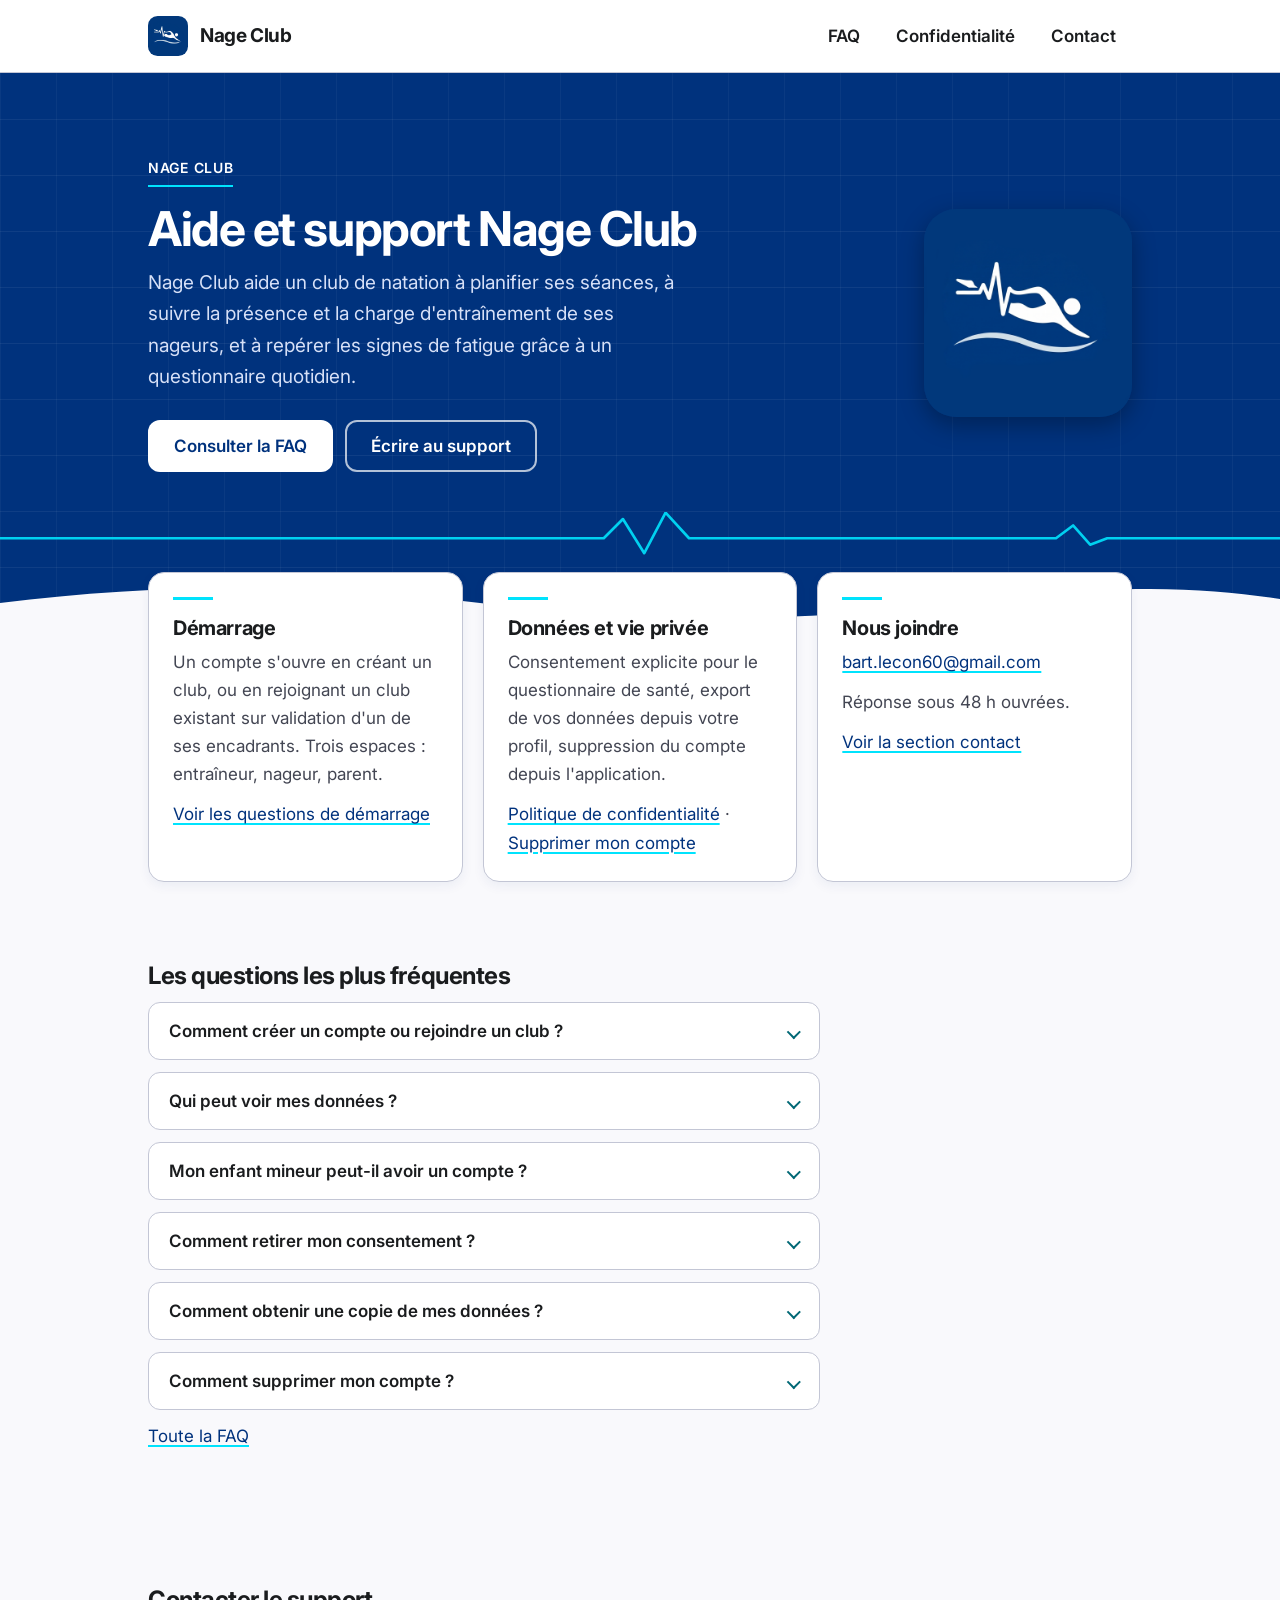
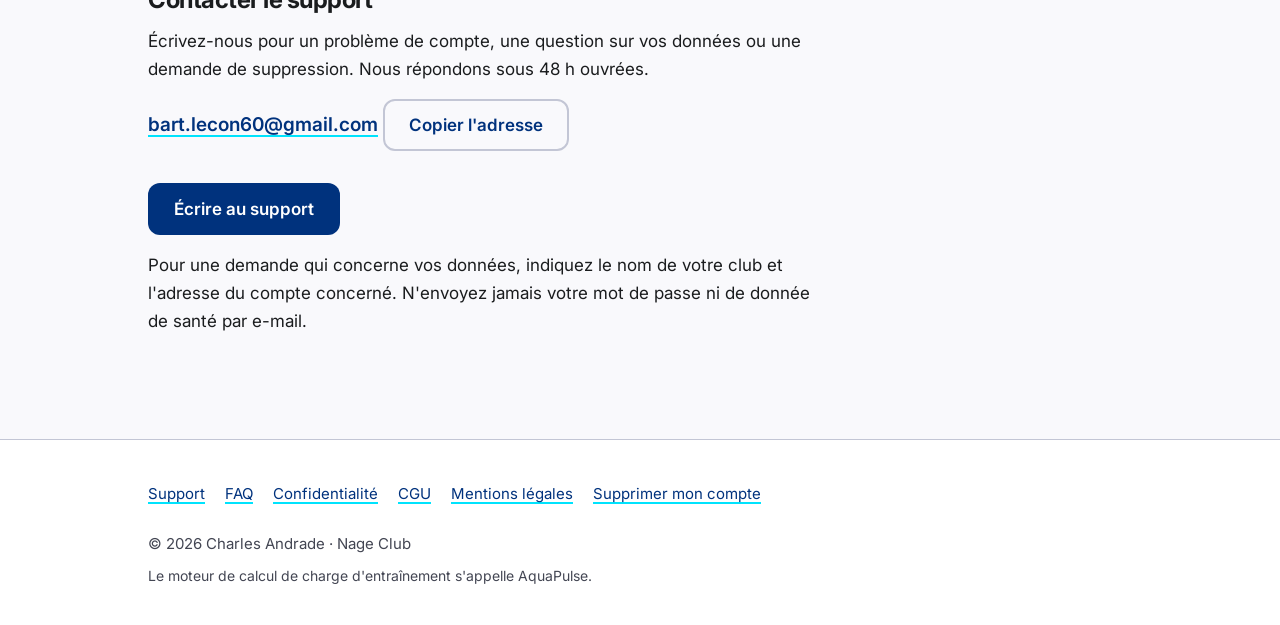
==== index.html @ ba1e6fe4 "Site de support Nage Club : accueil, FAQ, confidentialité, CGU, suppression de compte" ====
<!DOCTYPE html>
<html lang="fr">
<head>
<meta charset="utf-8">
<meta name="viewport" content="width=device-width, initial-scale=1">
<title>Nage Club — Aide et support</title>
<meta name="description" content="Aide et support de l'application Nage Club : démarrage, données et vie privée, suppression de compte, contact du support.">
<link rel="canonical" href="https://artek60744.github.io/nage-club-support/">
<meta name="theme-color" content="#00327D" media="(prefers-color-scheme: light)">
<meta name="theme-color" content="#0A1A33" media="(prefers-color-scheme: dark)">
<meta property="og:type" content="website">
<meta property="og:locale" content="fr_FR">
<meta property="og:site_name" content="Nage Club">
<meta property="og:title" content="Nage Club — Aide et support">
<meta property="og:description" content="Aide et support de l'application Nage Club : démarrage, données et vie privée, suppression de compte, contact du support.">
<meta property="og:url" content="https://artek60744.github.io/nage-club-support/">
<meta property="og:image" content="https://artek60744.github.io/nage-club-support/assets/og.png">
<meta property="og:image:width" content="1200">
<meta property="og:image:height" content="630">
<meta property="og:image:alt" content="Logo Nage Club : un nageur blanc et un tracé de pouls sur fond bleu nuit">
<meta name="twitter:card" content="summary_large_image">
<link rel="icon" type="image/png" href="favicon.png">
<link rel="apple-touch-icon" href="apple-touch-icon.png">
<link rel="preconnect" href="https://fonts.googleapis.com">
<link rel="preconnect" href="https://fonts.gstatic.com" crossorigin>
<link rel="stylesheet" href="https://fonts.googleapis.com/css2?family=Inter:wght@400;600;700&amp;display=swap">
<link rel="stylesheet" href="assets/style.css">
<script src="assets/app.js" defer></script>
</head>
<body>
<a class="skip" href="#contenu">Aller au contenu</a>
<header class="site-header">
<div class="wrap">
<a class="brand" href="index.html"><img src="assets/logo.png" width="40" height="40" alt="">Nage Club</a>
<nav class="nav" aria-label="Navigation principale">
<details>
<summary>Menu</summary>
<ul class="nav-list"><li><a href="faq.html">FAQ</a></li><li><a href="confidentialite.html">Confidentialité</a></li><li><a href="index.html#contact">Contact</a></li></ul>
</details>
</nav>
</div>
</header>
<main id="contenu">

<section class="hero">
<svg class="pulse" viewBox="0 0 1200 44" preserveAspectRatio="xMidYMid slice" aria-hidden="true" focusable="false"><polyline pathLength="1" points="0,26 530,26 566,26 584,8 604,40 624,2 646,26 680,26 960,26 990,26 1006,14 1022,32 1038,26 1200,26"/></svg>
<div class="wrap">
<div>
<span class="eyebrow">Nage Club</span>
<h1>Aide et support Nage Club</h1>
<p>Nage Club aide un club de natation à planifier ses séances, à suivre la présence et la charge d'entraînement de ses nageurs, et à repérer les signes de fatigue grâce à un questionnaire quotidien.</p>
<div class="hero-actions">
<a class="btn btn-light" href="faq.html">Consulter la FAQ</a>
<a class="btn btn-outline" href="mailto:bart.lecon60@gmail.com?subject=Support%20Nage%20Club">Écrire au support</a>
</div>
</div>
<img class="hero-logo" src="assets/logo.png" width="208" height="208" alt="" decoding="async">
</div>
<svg class="wave" viewBox="0 0 1200 48" preserveAspectRatio="none" aria-hidden="true" focusable="false"><path d="M0,26 C150,6 300,6 450,26 C600,46 750,46 900,26 C1050,6 1125,10 1200,22 L1200,48 L0,48 Z"/></svg>
</section>

<div class="wrap">
<div class="cards">
<article class="card">
<h2>Démarrage</h2>
<p>Un compte s'ouvre en créant un club, ou en rejoignant un club existant sur validation d'un de ses encadrants. Trois espaces : entraîneur, nageur, parent.</p>
<p><a href="faq.html#demarrage">Voir les questions de démarrage</a></p>
</article>
<article class="card">
<h2>Données et vie privée</h2>
<p>Consentement explicite pour le questionnaire de santé, export de vos données depuis votre profil, suppression du compte depuis l'application.</p>
<p><a href="confidentialite.html">Politique de confidentialité</a> · <a href="supprimer-compte.html">Supprimer mon compte</a></p>
</article>
<article class="card">
<h2>Nous joindre</h2>
<p><a href="mailto:bart.lecon60@gmail.com?subject=Support%20Nage%20Club">bart.lecon60@gmail.com</a></p>
<p>Réponse sous 48 h ouvrées.</p>
<p><a href="#contact">Voir la section contact</a></p>
</article>
</div>
</div>

<section class="section" id="questions">
<div class="wrap">
<div class="prose">
<h2>Les questions les plus fréquentes</h2>
<details class="q"><summary>Comment créer un compte ou rejoindre un club ?</summary><div class="a"><p>Un compte s'ouvre soit en créant un club, soit en rejoignant un club existant, sur validation d'un de ses encadrants. Le service s'adresse aux clubs : il n'y a pas d'inscription individuelle sans club.</p><p>Pour rejoindre un club, demandez à son entraîneur ou à son administrateur de valider votre arrivée.</p></div></details>
<details class="q"><summary>Qui peut voir mes données ?</summary><div class="a"><p>L'entraîneur voit les nageurs des groupes qu'il encadre, et seulement ceux-là. Le parent voit les données de son enfant mineur, et rien d'autre. Le nageur voit ses propres données, et l'administrateur du club voit les nageurs de son club.</p><p>Ces cloisons sont appliquées par la base de données elle-même, à chaque requête, et pas seulement par l'interface. Une donnée qu'un compte n'a pas le droit de lire ne lui est pas envoyée.</p></div></details>
<details class="q"><summary>Mon enfant mineur peut-il avoir un compte ?</summary><div class="a"><p>Oui. Les questions sur sa santé ne lui sont posées qu'après l'autorisation d'un titulaire de l'autorité parentale, donnée depuis un compte parent rattaché ou sur le formulaire d'inscription du club. Aucun entraîneur ne peut consentir à la place d'un parent.</p><p>Le jour de ses 18 ans, le nageur reprend la main : l'accès de ses parents à ses données se ferme automatiquement, et ne se rouvre que s'il l'autorise lui-même.</p></div></details>
<details class="q"><summary>Comment retirer mon consentement ?</summary><div class="a"><p>Depuis votre profil dans l'application. Le retrait supprime immédiatement l'ensemble des questionnaires et des indicateurs déjà collectés, et pas seulement ceux à venir. Pour un mineur, le consentement se retire aussi en le disant au club.</p><p>Vous continuez à vous entraîner normalement : seul le suivi de santé s'arrête.</p></div></details>
<details class="q"><summary>Comment obtenir une copie de mes données ?</summary><div class="a"><p>Depuis votre profil, l'application produit un export complet et lisible par machine : identité, e-mail du compte, rôles, liens familiaux, appartenances de groupe, séances et charges d'entraînement, questionnaires et indicateurs. Un compte parent peut aussi exporter les données de son enfant.</p></div></details>
<details class="q"><summary>Comment supprimer mon compte ?</summary><div class="a"><p>Depuis l'application. Vos rôles, vos liens familiaux et, si vous gérez votre propre suivi, vos données de santé sont alors effacés immédiatement ; la fermeture définitive de votre identifiant de connexion est ensuite finalisée par un administrateur.</p><p>Le détail des deux chemins possibles est sur la page <a href="supprimer-compte.html">Supprimer mon compte</a>.</p></div></details>
<p><a href="faq.html">Toute la FAQ</a></p>
</div>
</div>
</section>

<section class="section" id="contact">
<div class="wrap">
<div class="prose">
<h2>Contacter le support</h2>
<p>Écrivez-nous pour un problème de compte, une question sur vos données ou une demande de suppression. Nous répondons sous 48 h ouvrées.</p>
<div class="contact-box">
<p><a class="mail" id="mail-link" href="mailto:bart.lecon60@gmail.com?subject=Support%20Nage%20Club">bart.lecon60@gmail.com</a><span id="copy-slot"></span></p>
<p><a class="btn" href="mailto:bart.lecon60@gmail.com?subject=Support%20Nage%20Club">Écrire au support</a></p>
</div>
<p>Pour une demande qui concerne vos données, indiquez le nom de votre club et l'adresse du compte concerné. N'envoyez jamais votre mot de passe ni de donnée de santé par e-mail.</p>
</div>
</div>
</section>

</main>
<footer class="site-footer">
<div class="wrap">
<nav aria-label="Pied de page"><ul><li><a href="index.html">Support</a></li><li><a href="faq.html">FAQ</a></li><li><a href="confidentialite.html">Confidentialité</a></li><li><a href="cgu.html">CGU</a></li><li><a href="mentions-legales.html">Mentions légales</a></li><li><a href="supprimer-compte.html">Supprimer mon compte</a></li></ul></nav>
<p>© 2026 Charles Andrade · Nage Club</p>
<p class="small">Le moteur de calcul de charge d'entraînement s'appelle AquaPulse.</p>
</div>
</footer>
</body>
</html>
---- assets/style.css ----
/* Nage Club — support. Jetons issus de DESIGN.md (Hydro-Performance System). */

:root {
  color-scheme: light dark;

  --bg: #f9f9fc;
  --surface: #ffffff;
  --surface-low: #f3f3f6;
  --ink: #1a1c1e;
  --ink-variant: #434653;
  --line: #c3c6d5;
  --primary: #00327d;
  --primary-container: #0047ab;
  --on-primary: #ffffff;
  --accent: #006875;
  --accent-bright: #00e3fd;
  --link: #00327d;
  --focus: #0047ab;
  --btn-bg: #00327d;
  --btn-bg-hover: #0047ab;
  --btn-ink: #ffffff;
  --hero-bg: #00327d;
  --hero-ink: #ffffff;
  --hero-muted: #d6e0f7;
  --hero-focus: #00e3fd;
  --notice-bg: #eef3fc;
  --shadow: 0 4px 12px rgba(0, 50, 125, 0.06);

  --font: "Inter", system-ui, -apple-system, "Segoe UI", Roboto, sans-serif;
  --radius: 1rem;
  --radius-sm: 0.75rem;
  --measure: 42rem;
  --wide: 64rem;
  --gutter: 1.25rem;
}

@media (prefers-color-scheme: dark) {
  :root {
    --bg: #0a1a33;
    --surface: #102545;
    --surface-low: #0d2040;
    --ink: #edf1f7;
    --ink-variant: #b8c4da;
    --line: #34496f;
    --primary: #00e3fd;
    --on-primary: #0a1a33;
    --accent: #00e3fd;
    --link: #00e3fd;
    --focus: #00e3fd;
    --btn-bg: #00e3fd;
    --btn-bg-hover: #7bf0ff;
    --btn-ink: #0a1a33;
    --hero-bg: #00296b;
    --notice-bg: #0f2a52;
    --shadow: 0 4px 12px rgba(0, 0, 0, 0.3);
  }
}

*,
*::before,
*::after { box-sizing: border-box; }

html { -webkit-text-size-adjust: 100%; scroll-behavior: smooth; }

body {
  margin: 0;
  background: var(--bg);
  color: var(--ink);
  font-family: var(--font);
  font-size: 1.0625rem;
  line-height: 1.65;
  overflow-wrap: break-word;
}

img, svg { max-width: 100%; }

h1, h2, h3 {
  font-weight: 700;
  line-height: 1.2;
  letter-spacing: -0.02em;
  margin: 0 0 0.75rem;
  text-wrap: balance;
}
h1 { font-size: 1.875rem; letter-spacing: -0.025em; }
h2 { font-size: 1.5rem; margin-top: 2.5rem; }
h3 { font-size: 1.1875rem; letter-spacing: -0.01em; margin-top: 1.75rem; }
p, ul, ol { margin: 0 0 1rem; }
ul, ol { padding-left: 1.25rem; }
li { margin-bottom: 0.4rem; }
li::marker { color: var(--accent); }
strong { font-weight: 600; }

a {
  color: var(--link);
  text-decoration-line: underline;
  text-decoration-color: var(--accent-bright);
  text-decoration-thickness: 2px;
  text-underline-offset: 0.2em;
}
a:hover { text-decoration-color: currentColor; }

:focus-visible {
  outline: 3px solid var(--focus);
  outline-offset: 3px;
  border-radius: 4px;
}

.skip {
  position: absolute;
  left: 0.75rem;
  top: -4rem;
  z-index: 20;
  padding: 0.75rem 1rem;
  background: var(--btn-bg);
  color: var(--btn-ink);
  border-radius: var(--radius-sm);
}
.skip:focus { top: 0.75rem; }

.wrap { width: 100%; max-width: var(--wide); margin-inline: auto; padding-inline: var(--gutter); }
.prose { max-width: var(--measure); }

/* ---------- En-tête ---------- */
.site-header { background: var(--surface); border-bottom: 1px solid var(--line); }
.site-header .wrap {
  display: flex;
  align-items: center;
  justify-content: space-between;
  gap: 1rem;
  min-height: 4.5rem;
}
.brand {
  display: inline-flex;
  align-items: center;
  gap: 0.75rem;
  min-height: 44px;
  color: var(--ink);
  font-weight: 700;
  font-size: 1.1875rem;
  letter-spacing: -0.02em;
  text-decoration: none;
}
.brand img { width: 2.5rem; height: 2.5rem; border-radius: 0.6rem; display: block; }

.nav summary {
  display: inline-flex;
  align-items: center;
  min-height: 44px;
  padding: 0 1rem;
  border: 1px solid var(--line);
  border-radius: var(--radius-sm);
  font-weight: 600;
  cursor: pointer;
  list-style: none;
}
.nav summary::-webkit-details-marker { display: none; }
.nav-list {
  list-style: none;
  margin: 0;
  padding: 0.5rem;
  position: absolute;
  right: var(--gutter);
  left: var(--gutter);
  z-index: 10;
  background: var(--surface);
  border: 1px solid var(--line);
  border-radius: var(--radius);
  box-shadow: var(--shadow);
}
.nav { position: static; }
.nav-list li { margin: 0; }
.nav-list a {
  display: flex;
  align-items: center;
  min-height: 48px;
  padding: 0 0.75rem;
  color: var(--ink);
  font-weight: 600;
  text-decoration: none;
  border-radius: var(--radius-sm);
}
.nav-list a:hover,
.nav-list a[aria-current="page"] { background: var(--surface-low); }
.nav-list a[aria-current="page"] { box-shadow: inset 3px 0 0 var(--accent-bright); }

@media (min-width: 48rem) {
  .js .nav summary { display: none; }
  .nav-list {
    position: static;
    display: flex;
    gap: 0.25rem;
    padding: 0;
    border: 0;
    background: none;
    box-shadow: none;
  }
  .nav-list a { padding: 0 1rem; }
}

/* ---------- Héros ---------- */
.hero {
  position: relative;
  overflow: hidden;
  background-color: var(--hero-bg);
  /* grille de bassin : lignes d'eau fines */
  background-image:
    repeating-linear-gradient(0deg, rgba(255, 255, 255, 0.06) 0 1px, transparent 1px 56px),
    repeating-linear-gradient(90deg, rgba(255, 255, 255, 0.04) 0 1px, transparent 1px 56px);
  color: var(--hero-ink);
  padding-block: 3rem 8rem;
  --focus: var(--hero-focus);
}
.hero .wrap { position: relative; display: grid; gap: 2rem; }
.eyebrow {
  display: inline-block;
  margin-bottom: 1rem;
  padding-bottom: 0.4rem;
  border-bottom: 2px solid var(--accent-bright);
  font-size: 0.875rem;
  font-weight: 600;
  letter-spacing: 0.05em;
  text-transform: uppercase;
}
.hero h1 { font-size: 2.25rem; line-height: 1.1; letter-spacing: -0.03em; color: var(--hero-ink); }
.hero p { color: var(--hero-muted); font-size: 1.1875rem; max-width: 34rem; }
.hero a { color: var(--hero-ink); }
.hero-actions { display: flex; flex-wrap: wrap; gap: 0.75rem; margin-top: 1.75rem; }
.hero-logo { display: none; }
.pulse {
  position: absolute;
  left: 0;
  right: 0;
  bottom: 4.25rem;
  width: 100%;
  height: 2.75rem;
  opacity: 0.9;
}
.pulse polyline {
  fill: none;
  stroke: var(--accent-bright);
  stroke-width: 2.5;
  stroke-linecap: round;
  stroke-linejoin: round;
}
.wave { position: absolute; left: 0; bottom: -1px; width: 100%; height: 3rem; display: block; }
.wave path { fill: var(--bg); }

@media (prefers-reduced-motion: no-preference) {
  .pulse polyline { stroke-dasharray: 1; animation: draw 2.4s ease-out both; }
  @keyframes draw { from { stroke-dashoffset: 1; } to { stroke-dashoffset: 0; } }
}

@media (min-width: 48rem) {
  .hero { padding-block: 5rem 9.5rem; }
  .hero h1 { font-size: 3rem; line-height: 1.07; }
  .hero .wrap { grid-template-columns: 1fr auto; align-items: center; gap: 3rem; }
  .hero-logo {
    display: block;
    width: 13rem;
    height: 13rem;
    border-radius: 2rem;
    box-shadow: 0 8px 24px rgba(0, 0, 0, 0.3);
  }
}

/* ---------- Boutons ---------- */
.btn {
  display: inline-flex;
  align-items: center;
  justify-content: center;
  min-height: 3.25rem;
  padding: 0 1.5rem;
  border: 2px solid transparent;
  border-radius: var(--radius-sm);
  background: var(--btn-bg);
  color: var(--btn-ink);
  font: inherit;
  font-weight: 600;
  text-decoration: none;
  cursor: pointer;
}
.btn:hover { background: var(--btn-bg-hover); }
.btn-light { background: #ffffff; color: #00327d; }
.btn-light:hover { background: #dae2ff; }
.btn-outline { background: transparent; color: var(--hero-ink); border-color: rgba(255, 255, 255, 0.7); }
.btn-outline:hover { background: rgba(255, 255, 255, 0.12); }
.hero .btn { color: inherit; }
.hero .btn-light { color: #00327d; }
.btn-ghost { background: transparent; color: var(--link); border-color: var(--line); }
.btn-ghost:hover { background: var(--surface-low); }

/* ---------- Sections et cartes ---------- */
main { display: block; }
.section { padding-block: 2.5rem; }
.section > .wrap > h2:first-child { margin-top: 0; }
.lede { color: var(--ink-variant); font-size: 1.125rem; }

.cards { display: grid; gap: 1rem; margin-top: -3.25rem; position: relative; }
.card {
  position: relative;
  background: var(--surface);
  border: 1px solid var(--line);
  border-radius: var(--radius);
  padding: 1.5rem;
  box-shadow: var(--shadow);
}
.card::before {
  content: "";
  display: block;
  width: 2.5rem;
  height: 3px;
  margin-bottom: 1rem;
  background: var(--accent-bright);
}
.card h2, .card h3 { font-size: 1.25rem; margin: 0 0 0.5rem; }
.card p { color: var(--ink-variant); margin-bottom: 0.75rem; }
.card ul { color: var(--ink-variant); }
.card :last-child { margin-bottom: 0; }

@media (min-width: 48rem) {
  .cards { grid-template-columns: repeat(3, 1fr); gap: 1.25rem; }
}

.notice {
  background: var(--notice-bg);
  border: 1px solid var(--line);
  border-radius: var(--radius-sm);
  padding: 1rem 1.25rem;
  margin-block: 1.5rem;
}
.notice::before {
  content: "";
  display: block;
  width: 2rem;
  height: 3px;
  margin-bottom: 0.75rem;
  background: var(--accent-bright);
}
.notice p:last-child { margin-bottom: 0; }

/* ---------- FAQ ---------- */
.faq-group { margin-top: 2.5rem; scroll-margin-top: 1rem; }
.faq-group > h2 { margin-top: 0; }
details.q {
  background: var(--surface);
  border: 1px solid var(--line);
  border-radius: var(--radius-sm);
  margin-bottom: 0.75rem;
}
details.q summary {
  display: flex;
  align-items: center;
  justify-content: space-between;
  gap: 1rem;
  min-height: 3.5rem;
  padding: 0.75rem 1.25rem;
  font-weight: 600;
  line-height: 1.35;
  cursor: pointer;
  list-style: none;
}
details.q summary::-webkit-details-marker { display: none; }
details.q summary::after {
  content: "";
  flex: none;
  width: 0.6rem;
  height: 0.6rem;
  border-right: 2px solid var(--accent);
  border-bottom: 2px solid var(--accent);
  transform: rotate(45deg);
  transition: transform 0.15s ease;
}
details.q[open] { border-color: var(--accent); }
details.q[open] summary::after { transform: rotate(-135deg); }
details.q .a { padding: 0 1.25rem 1.1rem; color: var(--ink-variant); }
details.q .a p:last-child { margin-bottom: 0; }
@media (prefers-reduced-motion: reduce) {
  details.q summary::after { transition: none; }
  html { scroll-behavior: auto; }
}

.chips { display: flex; flex-wrap: wrap; gap: 0.5rem; list-style: none; padding: 0; margin: 1.5rem 0 0; }
.chips li { margin: 0; }
.chips a {
  display: inline-flex;
  align-items: center;
  min-height: 44px;
  padding: 0 1rem;
  border: 1px solid var(--line);
  border-radius: 999px;
  background: var(--surface);
  color: var(--ink);
  font-weight: 600;
  font-size: 0.9375rem;
  text-decoration: none;
}
.chips a:hover { border-color: var(--accent); }

/* ---------- Pages de texte ---------- */
.page-head { padding-block: 2.5rem 1rem; border-bottom: 1px solid var(--line); background: var(--surface); }
.page-head h1 { margin-bottom: 0.5rem; }
.page-head .meta { color: var(--ink-variant); margin: 0; }
.page-head .meta::before {
  content: "";
  display: inline-block;
  width: 1.5rem;
  height: 2px;
  margin-right: 0.6rem;
  vertical-align: middle;
  background: var(--accent-bright);
}
.page-head .wrap > :last-child { margin-bottom: 1.25rem; }

.toc {
  background: var(--surface);
  border: 1px solid var(--line);
  border-radius: var(--radius);
  padding: 1.25rem 1.5rem;
  margin-block: 2rem;
}
.toc h2 { font-size: 1rem; letter-spacing: 0.05em; text-transform: uppercase; margin: 0 0 0.75rem; }
.toc ol { margin: 0; padding-left: 1.25rem; }
.toc a { display: inline-block; padding-block: 0.3rem; }
.legal h2 { scroll-margin-top: 1rem; padding-top: 0.5rem; border-top: 1px solid var(--line); }
.legal h2:first-of-type { border-top: 0; }

.steps { list-style: none; padding: 0; counter-reset: step; }
.steps > li {
  counter-increment: step;
  position: relative;
  background: var(--surface);
  border: 1px solid var(--line);
  border-radius: var(--radius);
  padding: 1.25rem 1.25rem 1.25rem 4rem;
  margin-bottom: 1rem;
}
.steps > li::before {
  content: counter(step);
  position: absolute;
  left: 1.25rem;
  top: 1.2rem;
  display: grid;
  place-items: center;
  width: 2rem;
  height: 2rem;
  border-radius: 50%;
  background: var(--btn-bg);
  color: var(--btn-ink);
  font-weight: 700;
}
.steps h2, .steps h3 { margin-top: 0; font-size: 1.25rem; }
.steps li > :last-child { margin-bottom: 0; }

.two-col { display: grid; gap: 1rem; }
@media (min-width: 48rem) { .two-col { grid-template-columns: 1fr 1fr; } }

/* Tableaux : empilés sur mobile, jamais de défilement horizontal */
table { width: 100%; border-collapse: collapse; margin-block: 1.25rem; }
th, td { text-align: left; vertical-align: top; padding: 0.75rem 1rem; border-bottom: 1px solid var(--line); }
thead th { background: var(--surface-low); font-size: 0.875rem; letter-spacing: 0.05em; text-transform: uppercase; }
@media (max-width: 47.99rem) {
  thead { position: absolute; width: 1px; height: 1px; overflow: hidden; clip-path: inset(50%); }
  table, tbody, tr, td { display: block; }
  tr {
    background: var(--surface);
    border: 1px solid var(--line);
    border-radius: var(--radius-sm);
    margin-bottom: 0.75rem;
    padding: 0.5rem 0;
  }
  td { border: 0; padding: 0.4rem 1rem; }
  td::before {
    content: attr(data-label);
    display: block;
    color: var(--ink-variant);
    font-size: 0.8125rem;
    font-weight: 600;
    letter-spacing: 0.05em;
    text-transform: uppercase;
  }
}
@media (min-width: 48rem) {
  .table-wrap { background: var(--surface); border: 1px solid var(--line); border-radius: var(--radius); overflow: hidden; }
  .table-wrap { margin-block: 1.25rem; }
  .table-wrap table { margin: 0; }
  .table-wrap tr:last-child td { border-bottom: 0; }
}

.contact-box { display: grid; gap: 1rem; }
.mail {
  display: inline-block;
  padding-block: 0.4rem;
  font-size: 1.1875rem;
  font-weight: 600;
  word-break: break-all;
}
.copy-status { margin-left: 0.5rem; color: var(--accent); font-weight: 600; }

/* ---------- Pied de page ---------- */
.site-footer {
  margin-top: 3rem;
  background: var(--surface);
  border-top: 1px solid var(--line);
  padding-block: 2rem;
  color: var(--ink-variant);
  font-size: 0.9375rem;
}
.site-footer ul { list-style: none; display: flex; flex-wrap: wrap; gap: 0 1.25rem; padding: 0; margin: 0 0 1rem; }
.site-footer li { margin: 0; }
.site-footer a { display: inline-flex; align-items: center; min-height: 44px; color: var(--link); }
.site-footer p { margin: 0 0 0.4rem; }
.site-footer .small { font-size: 0.875rem; }

.center { text-align: center; padding-block: 4rem; }
.center .prose { margin-inline: auto; }
.error-code { font-size: 4.5rem; font-weight: 700; letter-spacing: -0.04em; color: var(--accent); margin: 0; line-height: 1; }
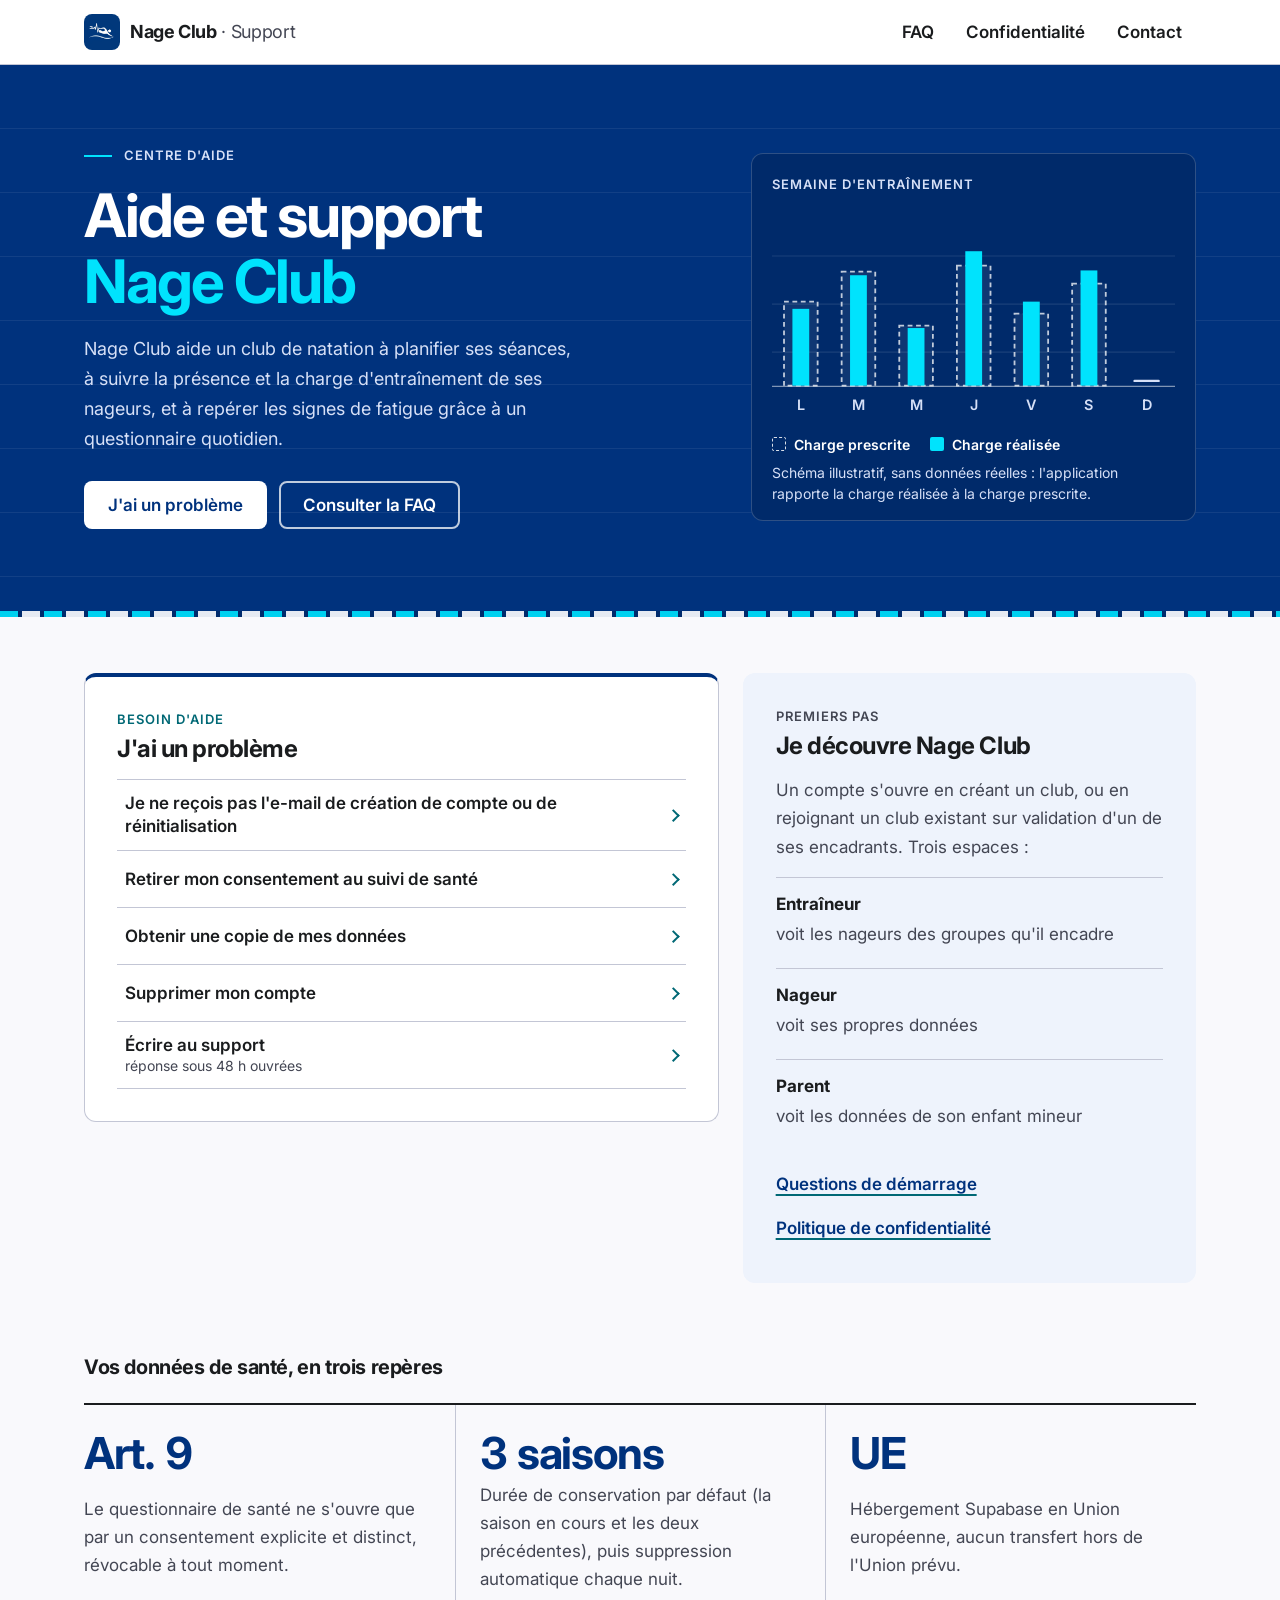
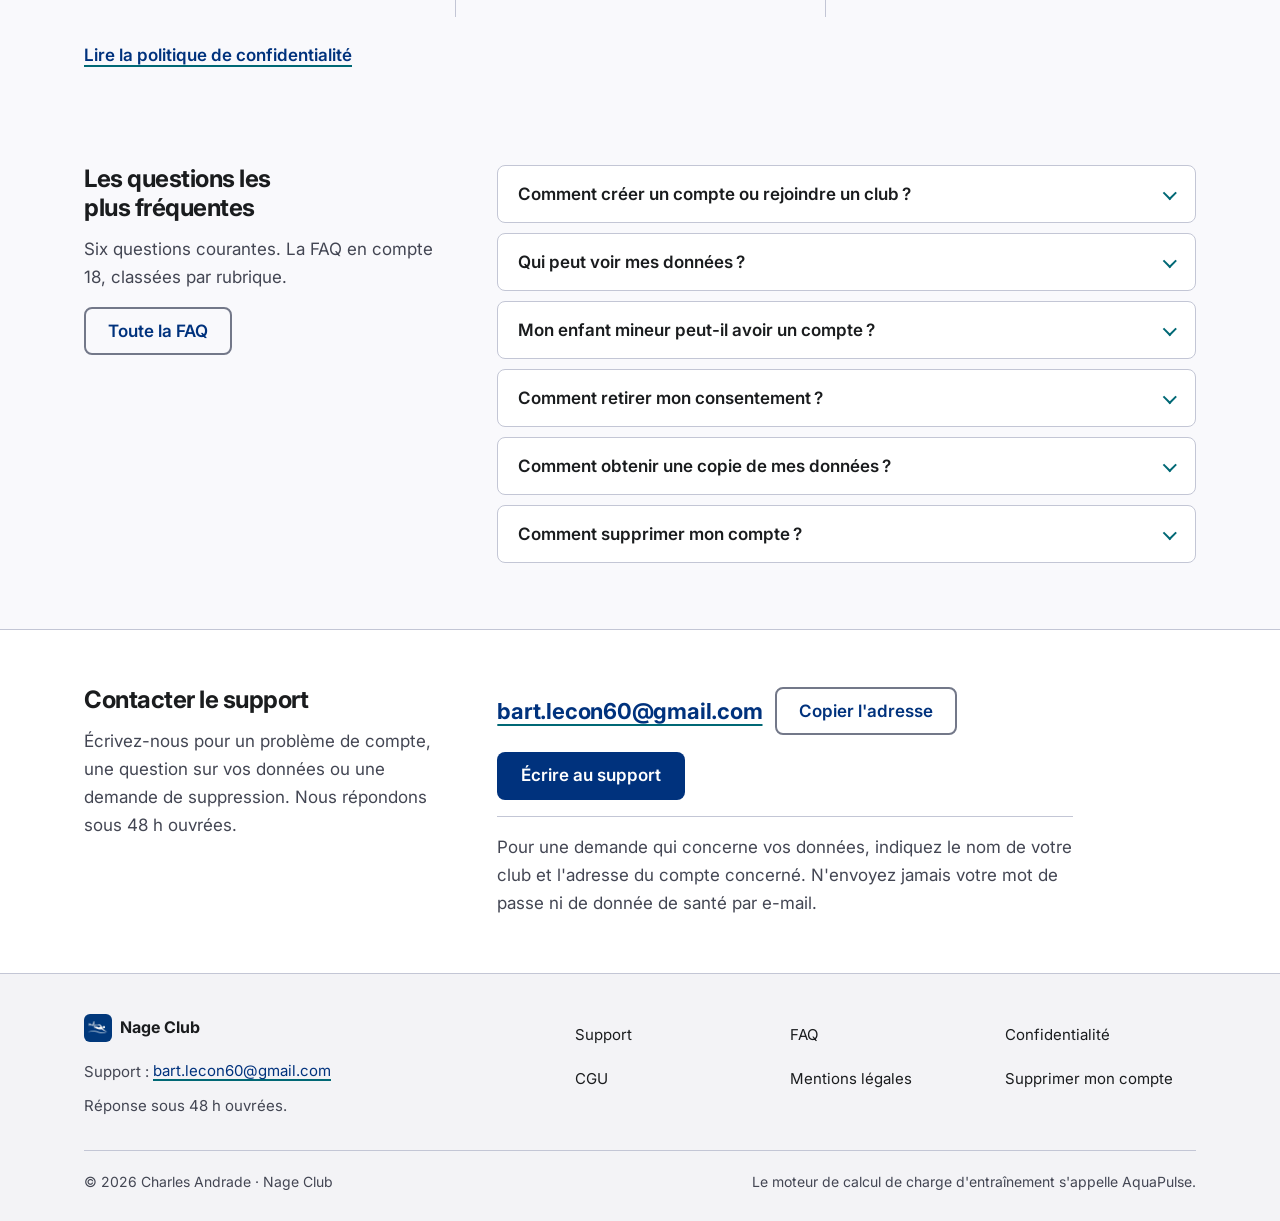
==== commit 79d61793: "Design : hiérarchie 'j'ai un problème / je découvre', schéma de charge, sommaire latéral, thème somb" ====
--- a/index.html
+++ b/index.html
@@ -31,7 +31,7 @@
 <a class="skip" href="#contenu">Aller au contenu</a>
 <header class="site-header">
 <div class="wrap">
-<a class="brand" href="index.html"><img src="assets/logo.png" width="40" height="40" alt="">Nage Club</a>
+<a class="brand" href="index.html"><img src="assets/logo.png" width="36" height="36" alt=""><span>Nage Club<span class="brand-sub"> · Support</span></span></a>
 <nav class="nav" aria-label="Navigation principale">
 <details>
 <summary>Menu</summary>
@@ -42,79 +42,124 @@
 </header>
 <main id="contenu">
 
-<section class="hero">
-<svg class="pulse" viewBox="0 0 1200 44" preserveAspectRatio="xMidYMid slice" aria-hidden="true" focusable="false"><polyline pathLength="1" points="0,26 530,26 566,26 584,8 604,40 624,2 646,26 680,26 960,26 990,26 1006,14 1022,32 1038,26 1200,26"/></svg>
-<div class="wrap">
-<div>
-<span class="eyebrow">Nage Club</span>
-<h1>Aide et support Nage Club</h1>
-<p>Nage Club aide un club de natation à planifier ses séances, à suivre la présence et la charge d'entraînement de ses nageurs, et à repérer les signes de fatigue grâce à un questionnaire quotidien.</p>
+<section class="hero" aria-labelledby="titre">
+<div class="wrap hero-grid">
+<div class="hero-text">
+<p class="eyebrow">Centre d'aide</p>
+<h1 id="titre">Aide et support <span class="h1-brand">Nage Club</span></h1>
+<p class="hero-lede">Nage Club aide un club de natation à planifier ses séances, à suivre la présence et la charge d'entraînement de ses nageurs, et à repérer les signes de fatigue grâce à un questionnaire quotidien.</p>
 <div class="hero-actions">
-<a class="btn btn-light" href="faq.html">Consulter la FAQ</a>
-<a class="btn btn-outline" href="mailto:bart.lecon60@gmail.com?subject=Support%20Nage%20Club">Écrire au support</a>
+<a class="btn btn-hero" href="#probleme">J'ai un problème</a>
+<a class="btn btn-outline" href="faq.html">Consulter la FAQ</a>
 </div>
 </div>
-<img class="hero-logo" src="assets/logo.png" width="208" height="208" alt="" decoding="async">
+<figure class="load-chart">
+<p class="load-chart-title" aria-hidden="true">Semaine d'entraînement</p>
+<svg viewBox="0 0 336 176" role="img" aria-labelledby="schema-titre" focusable="false">
+<title id="schema-titre">Schéma : charge prescrite et charge réalisée, jour par jour, sur une semaine</title>
+<g class="lc-grid"><line x1="0" y1="40" x2="336" y2="40"/><line x1="0" y1="80" x2="336" y2="80"/><line x1="0" y1="120" x2="336" y2="120"/></g>
+<g class="lc-plan">
+<rect x="10" y="78" width="28" height="70"/><rect x="58" y="53" width="28" height="95"/><rect x="106" y="98" width="28" height="50"/><rect x="154" y="48" width="28" height="100"/><rect x="202" y="88" width="28" height="60"/><rect x="250" y="63" width="28" height="85"/>
+</g>
+<g class="lc-done">
+<rect x="17" y="84" width="14" height="64"/><rect x="65" y="56" width="14" height="92"/><rect x="113" y="100" width="14" height="48"/><rect x="161" y="36" width="14" height="112"/><rect x="209" y="78" width="14" height="70"/><rect x="257" y="52" width="14" height="96"/>
+</g>
+<line class="lc-base" x1="0" y1="148.5" x2="336" y2="148.5"/>
+<line class="lc-rest" x1="302" y1="144" x2="322" y2="144"/>
+<g class="lc-days"><text x="24" y="168">L</text><text x="72" y="168">M</text><text x="120" y="168">M</text><text x="168" y="168">J</text><text x="216" y="168">V</text><text x="264" y="168">S</text><text x="312" y="168">D</text></g>
+</svg>
+<figcaption>
+<span class="lc-key lc-key-plan">Charge prescrite</span>
+<span class="lc-key lc-key-done">Charge réalisée</span>
+<span class="lc-note">Schéma illustratif, sans données réelles : l'application rapporte la charge réalisée à la charge prescrite.</span>
+</figcaption>
+</figure>
 </div>
-<svg class="wave" viewBox="0 0 1200 48" preserveAspectRatio="none" aria-hidden="true" focusable="false"><path d="M0,26 C150,6 300,6 450,26 C600,46 750,46 900,26 C1050,6 1125,10 1200,22 L1200,48 L0,48 Z"/></svg>
+<div class="lane-rope" aria-hidden="true"></div>
 </section>
 
-<div class="wrap">
-<div class="cards">
-<article class="card">
-<h2>Démarrage</h2>
-<p>Un compte s'ouvre en créant un club, ou en rejoignant un club existant sur validation d'un de ses encadrants. Trois espaces : entraîneur, nageur, parent.</p>
-<p><a href="faq.html#demarrage">Voir les questions de démarrage</a></p>
-</article>
-<article class="card">
-<h2>Données et vie privée</h2>
-<p>Consentement explicite pour le questionnaire de santé, export de vos données depuis votre profil, suppression du compte depuis l'application.</p>
-<p><a href="confidentialite.html">Politique de confidentialité</a> · <a href="supprimer-compte.html">Supprimer mon compte</a></p>
-</article>
-<article class="card">
-<h2>Nous joindre</h2>
-<p><a href="mailto:bart.lecon60@gmail.com?subject=Support%20Nage%20Club">bart.lecon60@gmail.com</a></p>
-<p>Réponse sous 48 h ouvrées.</p>
-<p><a href="#contact">Voir la section contact</a></p>
-</article>
-</div>
+<div class="wrap paths">
+<section class="path path-help" id="probleme" aria-labelledby="titre-probleme">
+<p class="path-kicker">Besoin d'aide</p>
+<h2 id="titre-probleme">J'ai un problème</h2>
+<ul class="task-list">
+<li><a href="faq.html#q-email"><span>Je ne reçois pas l'e-mail de création de compte ou de réinitialisation</span></a></li>
+<li><a href="faq.html#q-consentement"><span>Retirer mon consentement au suivi de santé</span></a></li>
+<li><a href="faq.html#q-copie"><span>Obtenir une copie de mes données</span></a></li>
+<li><a href="supprimer-compte.html"><span>Supprimer mon compte</span></a></li>
+<li><a href="#contact"><span>Écrire au support <small>réponse sous 48 h ouvrées</small></span></a></li>
+</ul>
+</section>
+
+<section class="path path-discover" aria-labelledby="titre-decouvrir">
+<p class="path-kicker">Premiers pas</p>
+<h2 id="titre-decouvrir">Je découvre Nage Club</h2>
+<p>Un compte s'ouvre en créant un club, ou en rejoignant un club existant sur validation d'un de ses encadrants. Trois espaces :</p>
+<dl class="roles">
+<div><dt>Entraîneur</dt><dd>voit les nageurs des groupes qu'il encadre</dd></div>
+<div><dt>Nageur</dt><dd>voit ses propres données</dd></div>
+<div><dt>Parent</dt><dd>voit les données de son enfant mineur</dd></div>
+</dl>
+<p class="path-links"><a href="faq.html#demarrage">Questions de démarrage</a> <a href="confidentialite.html">Politique de confidentialité</a></p>
+</section>
 </div>
 
-<section class="section" id="questions">
+<section class="facts" aria-labelledby="titre-facts">
 <div class="wrap">
-<div class="prose">
-<h2>Les questions les plus fréquentes</h2>
-<details class="q"><summary>Comment créer un compte ou rejoindre un club ?</summary><div class="a"><p>Un compte s'ouvre soit en créant un club, soit en rejoignant un club existant, sur validation d'un de ses encadrants. Le service s'adresse aux clubs : il n'y a pas d'inscription individuelle sans club.</p><p>Pour rejoindre un club, demandez à son entraîneur ou à son administrateur de valider votre arrivée.</p></div></details>
-<details class="q"><summary>Qui peut voir mes données ?</summary><div class="a"><p>L'entraîneur voit les nageurs des groupes qu'il encadre, et seulement ceux-là. Le parent voit les données de son enfant mineur, et rien d'autre. Le nageur voit ses propres données, et l'administrateur du club voit les nageurs de son club.</p><p>Ces cloisons sont appliquées par la base de données elle-même, à chaque requête, et pas seulement par l'interface. Une donnée qu'un compte n'a pas le droit de lire ne lui est pas envoyée.</p></div></details>
-<details class="q"><summary>Mon enfant mineur peut-il avoir un compte ?</summary><div class="a"><p>Oui. Les questions sur sa santé ne lui sont posées qu'après l'autorisation d'un titulaire de l'autorité parentale, donnée depuis un compte parent rattaché ou sur le formulaire d'inscription du club. Aucun entraîneur ne peut consentir à la place d'un parent.</p><p>Le jour de ses 18 ans, le nageur reprend la main : l'accès de ses parents à ses données se ferme automatiquement, et ne se rouvre que s'il l'autorise lui-même.</p></div></details>
-<details class="q"><summary>Comment retirer mon consentement ?</summary><div class="a"><p>Depuis votre profil dans l'application. Le retrait supprime immédiatement l'ensemble des questionnaires et des indicateurs déjà collectés, et pas seulement ceux à venir. Pour un mineur, le consentement se retire aussi en le disant au club.</p><p>Vous continuez à vous entraîner normalement : seul le suivi de santé s'arrête.</p></div></details>
-<details class="q"><summary>Comment obtenir une copie de mes données ?</summary><div class="a"><p>Depuis votre profil, l'application produit un export complet et lisible par machine : identité, e-mail du compte, rôles, liens familiaux, appartenances de groupe, séances et charges d'entraînement, questionnaires et indicateurs. Un compte parent peut aussi exporter les données de son enfant.</p></div></details>
-<details class="q"><summary>Comment supprimer mon compte ?</summary><div class="a"><p>Depuis l'application. Vos rôles, vos liens familiaux et, si vous gérez votre propre suivi, vos données de santé sont alors effacés immédiatement ; la fermeture définitive de votre identifiant de connexion est ensuite finalisée par un administrateur.</p><p>Le détail des deux chemins possibles est sur la page <a href="supprimer-compte.html">Supprimer mon compte</a>.</p></div></details>
-<p><a href="faq.html">Toute la FAQ</a></p>
+<h2 id="titre-facts" class="facts-title">Vos données de santé, en trois repères</h2>
+<ul class="facts-list">
+<li><strong class="fact-figure">Art. 9</strong><span>Le questionnaire de santé ne s'ouvre que par un consentement explicite et distinct, révocable à tout moment.</span></li>
+<li><strong class="fact-figure">3 saisons</strong><span>Durée de conservation par défaut (la saison en cours et les deux précédentes), puis suppression automatique chaque nuit.</span></li>
+<li><strong class="fact-figure">UE</strong><span>Hébergement Supabase en Union européenne, aucun transfert hors de l'Union prévu.</span></li>
+</ul>
+<p class="facts-more"><a href="confidentialite.html">Lire la politique de confidentialité</a></p>
+</div>
+</section>
+
+<section class="section" id="questions" aria-labelledby="titre-questions">
+<div class="wrap split">
+<div class="split-head">
+<h2 id="titre-questions">Les questions les plus fréquentes</h2>
+<p>Six questions courantes. La FAQ en compte 18, classées par rubrique.</p>
+<p><a class="btn btn-ghost" href="faq.html">Toute la FAQ</a></p>
+</div>
+<div class="split-body">
+<details class="q"><summary>Comment créer un compte ou rejoindre un club ?</summary><div class="a"><p>Un compte s'ouvre soit en créant un club, soit en rejoignant un club existant, sur validation d'un de ses encadrants. Le service s'adresse aux clubs : il n'y a pas d'inscription individuelle sans club.</p><p>Pour rejoindre un club, demandez à son entraîneur ou à son administrateur de valider votre arrivée.</p></div></details>
+<details class="q"><summary>Qui peut voir mes données ?</summary><div class="a"><p>L'entraîneur voit les nageurs des groupes qu'il encadre, et seulement ceux-là. Le parent voit les données de son enfant mineur, et rien d'autre. Le nageur voit ses propres données, et l'administrateur du club voit les nageurs de son club.</p><p>Ces cloisons sont appliquées par la base de données elle-même, à chaque requête, et pas seulement par l'interface. Une donnée qu'un compte n'a pas le droit de lire ne lui est pas envoyée.</p></div></details>
+<details class="q"><summary>Mon enfant mineur peut-il avoir un compte ?</summary><div class="a"><p>Oui. Les questions sur sa santé ne lui sont posées qu'après l'autorisation d'un titulaire de l'autorité parentale, donnée depuis un compte parent rattaché ou sur le formulaire d'inscription du club. Aucun entraîneur ne peut consentir à la place d'un parent.</p><p>Le jour de ses 18 ans, le nageur reprend la main : l'accès de ses parents à ses données se ferme automatiquement, et ne se rouvre que s'il l'autorise lui-même.</p></div></details>
+<details class="q"><summary>Comment retirer mon consentement ?</summary><div class="a"><p>Depuis votre profil dans l'application. Le retrait supprime immédiatement l'ensemble des questionnaires et des indicateurs déjà collectés, et pas seulement ceux à venir. Pour un mineur, le consentement se retire aussi en le disant au club.</p><p>Vous continuez à vous entraîner normalement : seul le suivi de santé s'arrête.</p></div></details>
+<details class="q"><summary>Comment obtenir une copie de mes données ?</summary><div class="a"><p>Depuis votre profil, l'application produit un export complet et lisible par machine : identité, e-mail du compte, rôles, liens familiaux, appartenances de groupe, séances et charges d'entraînement, questionnaires et indicateurs. Un compte parent peut aussi exporter les données de son enfant.</p></div></details>
+<details class="q"><summary>Comment supprimer mon compte ?</summary><div class="a"><p>Depuis l'application. Vos rôles, vos liens familiaux et, si vous gérez votre propre suivi, vos données de santé sont alors effacés immédiatement ; la fermeture définitive de votre identifiant de connexion est ensuite finalisée par un administrateur.</p><p>Le détail des deux chemins possibles est sur la page <a href="supprimer-compte.html">Supprimer mon compte</a>.</p></div></details>
 </div>
 </div>
 </section>
 
-<section class="section" id="contact">
-<div class="wrap">
-<div class="prose">
-<h2>Contacter le support</h2>
-<p>Écrivez-nous pour un problème de compte, une question sur vos données ou une demande de suppression. Nous répondons sous 48 h ouvrées.</p>
-<div class="contact-box">
-<p><a class="mail" id="mail-link" href="mailto:bart.lecon60@gmail.com?subject=Support%20Nage%20Club">bart.lecon60@gmail.com</a><span id="copy-slot"></span></p>
+<section class="contact" id="contact" aria-labelledby="titre-contact">
+<div class="wrap split">
+<div class="split-head">
+<h2 id="titre-contact">Contacter le support</h2>
+<p>Écrivez-nous pour un problème de compte, une question sur vos données ou une demande de suppression. Nous répondons sous 48 h ouvrées.</p>
+</div>
+<div class="split-body contact-box">
+<p class="mail-line"><a class="mail" id="mail-link" href="mailto:bart.lecon60@gmail.com?subject=Support%20Nage%20Club">bart.lecon60@gmail.com</a><span id="copy-slot"></span></p>
 <p><a class="btn" href="mailto:bart.lecon60@gmail.com?subject=Support%20Nage%20Club">Écrire au support</a></p>
-</div>
-<p>Pour une demande qui concerne vos données, indiquez le nom de votre club et l'adresse du compte concerné. N'envoyez jamais votre mot de passe ni de donnée de santé par e-mail.</p>
+<p class="contact-note">Pour une demande qui concerne vos données, indiquez le nom de votre club et l'adresse du compte concerné. N'envoyez jamais votre mot de passe ni de donnée de santé par e-mail.</p>
 </div>
 </div>
 </section>
 
 </main>
 <footer class="site-footer">
-<div class="wrap">
+<div class="wrap footer-grid">
+<div class="footer-id">
+<p class="footer-brand"><img src="assets/logo.png" width="28" height="28" alt="">Nage Club</p>
+<p>Support : <a href="mailto:bart.lecon60@gmail.com?subject=Support%20Nage%20Club">bart.lecon60@gmail.com</a><br>Réponse sous 48 h ouvrées.</p>
+</div>
 <nav aria-label="Pied de page"><ul><li><a href="index.html">Support</a></li><li><a href="faq.html">FAQ</a></li><li><a href="confidentialite.html">Confidentialité</a></li><li><a href="cgu.html">CGU</a></li><li><a href="mentions-legales.html">Mentions légales</a></li><li><a href="supprimer-compte.html">Supprimer mon compte</a></li></ul></nav>
+</div>
+<div class="wrap footer-legal">
 <p>© 2026 Charles Andrade · Nage Club</p>
-<p class="small">Le moteur de calcul de charge d'entraînement s'appelle AquaPulse.</p>
+<p>Le moteur de calcul de charge d'entraînement s'appelle AquaPulse.</p>
 </div>
 </footer>
 </body>
--- a/assets/style.css
+++ b/assets/style.css
@@ -6,53 +6,67 @@
   --bg: #f9f9fc;
   --surface: #ffffff;
   --surface-low: #f3f3f6;
+  --tint: #eef3fc;
   --ink: #1a1c1e;
   --ink-variant: #434653;
   --line: #c3c6d5;
+  --line-strong: #737889;
   --primary: #00327d;
-  --primary-container: #0047ab;
-  --on-primary: #ffffff;
   --accent: #006875;
   --accent-bright: #00e3fd;
   --link: #00327d;
+  --underline: #006875;
   --focus: #0047ab;
   --btn-bg: #00327d;
   --btn-bg-hover: #0047ab;
   --btn-ink: #ffffff;
   --hero-bg: #00327d;
+  --hero-deep: #002a6a;
   --hero-ink: #ffffff;
   --hero-muted: #d6e0f7;
-  --hero-focus: #00e3fd;
-  --notice-bg: #eef3fc;
-  --shadow: 0 4px 12px rgba(0, 50, 125, 0.06);
+  --hero-rule: rgba(255, 255, 255, 0.07);
+  --hero-btn-bg: #ffffff;
+  --hero-btn-hover: #dae2ff;
+  --hero-btn-ink: #00327d;
+  --row-key: #e6f4f6;
 
   --font: "Inter", system-ui, -apple-system, "Segoe UI", Roboto, sans-serif;
-  --radius: 1rem;
-  --radius-sm: 0.75rem;
-  --measure: 42rem;
-  --wide: 64rem;
+  --radius: 0.75rem;
+  --radius-sm: 0.5rem;
+  --measure: 44rem;
+  --wide: 72rem;
   --gutter: 1.25rem;
-}
-
+  --space-section: 3.5rem;
+  --ease: cubic-bezier(0.2, 0, 0, 1);
+  --t: 150ms;
+}
+
+/* Thème sombre dessiné : bleu nuit de bassin, cyan réservé aux actions et aux repères. */
 @media (prefers-color-scheme: dark) {
   :root {
-    --bg: #0a1a33;
-    --surface: #102545;
-    --surface-low: #0d2040;
+    --bg: #07111f;
+    --surface: #0e1d33;
+    --surface-low: #0b182b;
+    --tint: #0f2440;
     --ink: #edf1f7;
     --ink-variant: #b8c4da;
-    --line: #34496f;
+    --line: #253a5c;
+    --line-strong: #6f86ad;
     --primary: #00e3fd;
-    --on-primary: #0a1a33;
     --accent: #00e3fd;
-    --link: #00e3fd;
+    --link: #7ceeff;
+    --underline: #00a9bd;
     --focus: #00e3fd;
     --btn-bg: #00e3fd;
-    --btn-bg-hover: #7bf0ff;
-    --btn-ink: #0a1a33;
-    --hero-bg: #00296b;
-    --notice-bg: #0f2a52;
-    --shadow: 0 4px 12px rgba(0, 0, 0, 0.3);
+    --btn-bg-hover: #7ceeff;
+    --btn-ink: #07111f;
+    --hero-bg: #0a2a5c;
+    --hero-deep: #08224b;
+    --hero-rule: rgba(124, 238, 255, 0.08);
+    --hero-btn-bg: #00e3fd;
+    --hero-btn-hover: #7ceeff;
+    --hero-btn-ink: #07111f;
+    --row-key: #0d2c3d;
   }
 }
 
@@ -60,7 +74,7 @@
 *::before,
 *::after { box-sizing: border-box; }
 
-html { -webkit-text-size-adjust: 100%; scroll-behavior: smooth; }
+html { -webkit-text-size-adjust: 100%; scroll-behavior: smooth; scroll-padding-top: 1rem; }
 
 body {
   margin: 0;
@@ -70,7 +84,13 @@
   font-size: 1.0625rem;
   line-height: 1.65;
   overflow-wrap: break-word;
-}
+  -webkit-font-smoothing: antialiased;
+  /* pied de page en bas de l'écran même sur une page courte (404) */
+  min-height: 100vh;
+  display: flex;
+  flex-direction: column;
+}
+body > main { flex: 1 0 auto; }
 
 img, svg { max-width: 100%; }
 
@@ -81,10 +101,11 @@
   margin: 0 0 0.75rem;
   text-wrap: balance;
 }
-h1 { font-size: 1.875rem; letter-spacing: -0.025em; }
-h2 { font-size: 1.5rem; margin-top: 2.5rem; }
+h1 { font-size: 2rem; letter-spacing: -0.03em; line-height: 1.1; }
+h2 { font-size: 1.5rem; margin-top: 2.75rem; }
 h3 { font-size: 1.1875rem; letter-spacing: -0.01em; margin-top: 1.75rem; }
 p, ul, ol { margin: 0 0 1rem; }
+p { text-wrap: pretty; }
 ul, ol { padding-left: 1.25rem; }
 li { margin-bottom: 0.4rem; }
 li::marker { color: var(--accent); }
@@ -93,11 +114,12 @@
 a {
   color: var(--link);
   text-decoration-line: underline;
-  text-decoration-color: var(--accent-bright);
-  text-decoration-thickness: 2px;
-  text-underline-offset: 0.2em;
-}
-a:hover { text-decoration-color: currentColor; }
+  text-decoration-color: var(--underline);
+  text-decoration-thickness: 1.5px;
+  text-underline-offset: 0.22em;
+  transition: text-decoration-color var(--t) var(--ease), color var(--t) var(--ease);
+}
+a:hover { text-decoration-color: currentColor; text-decoration-thickness: 2px; }
 
 :focus-visible {
   outline: 3px solid var(--focus);
@@ -118,7 +140,20 @@
 .skip:focus { top: 0.75rem; }
 
 .wrap { width: 100%; max-width: var(--wide); margin-inline: auto; padding-inline: var(--gutter); }
-.prose { max-width: var(--measure); }
+.prose { max-width: var(--measure); min-width: 0; }
+
+.eyebrow {
+  display: flex;
+  align-items: center;
+  gap: 0.75rem;
+  margin: 0 0 1rem;
+  font-size: 0.8125rem;
+  font-weight: 600;
+  letter-spacing: 0.08em;
+  text-transform: uppercase;
+  color: var(--hero-muted);
+}
+.eyebrow::before { content: ""; width: 1.75rem; height: 2px; background: var(--accent-bright); }
 
 /* ---------- En-tête ---------- */
 .site-header { background: var(--surface); border-bottom: 1px solid var(--line); }
@@ -127,61 +162,77 @@
   align-items: center;
   justify-content: space-between;
   gap: 1rem;
-  min-height: 4.5rem;
+  min-height: 4rem;
 }
 .brand {
   display: inline-flex;
   align-items: center;
-  gap: 0.75rem;
+  gap: 0.625rem;
   min-height: 44px;
   color: var(--ink);
   font-weight: 700;
-  font-size: 1.1875rem;
+  font-size: 1.125rem;
   letter-spacing: -0.02em;
   text-decoration: none;
 }
-.brand img { width: 2.5rem; height: 2.5rem; border-radius: 0.6rem; display: block; }
+.brand img { width: 2.25rem; height: 2.25rem; border-radius: 0.5rem; display: block; }
+.brand-sub { font-weight: 400; color: var(--ink-variant); }
+@media (max-width: 23.99rem) { .brand-sub { display: none; } }
 
 .nav summary {
   display: inline-flex;
   align-items: center;
+  gap: 0.5rem;
   min-height: 44px;
-  padding: 0 1rem;
-  border: 1px solid var(--line);
+  padding: 0 0.875rem;
+  border: 1px solid var(--line-strong);
   border-radius: var(--radius-sm);
   font-weight: 600;
   cursor: pointer;
   list-style: none;
-}
+  transition: background-color var(--t) var(--ease);
+}
+.nav summary::after {
+  content: "";
+  width: 0.45rem;
+  height: 0.45rem;
+  border-right: 2px solid currentColor;
+  border-bottom: 2px solid currentColor;
+  transform: translateY(-2px) rotate(45deg);
+  transition: transform var(--t) var(--ease);
+}
+.nav details[open] summary::after { transform: translateY(1px) rotate(-135deg); }
+.nav summary:hover { background: var(--surface-low); }
 .nav summary::-webkit-details-marker { display: none; }
 .nav-list {
   list-style: none;
   margin: 0;
-  padding: 0.5rem;
+  padding: 0.375rem;
   position: absolute;
   right: var(--gutter);
   left: var(--gutter);
+  top: 4.25rem;
   z-index: 10;
   background: var(--surface);
   border: 1px solid var(--line);
   border-radius: var(--radius);
-  box-shadow: var(--shadow);
-}
-.nav { position: static; }
+  box-shadow: 0 6px 16px rgba(0, 20, 60, 0.12);
+}
+.site-header { position: relative; }
 .nav-list li { margin: 0; }
 .nav-list a {
   display: flex;
   align-items: center;
   min-height: 48px;
-  padding: 0 0.75rem;
+  padding: 0 0.875rem;
   color: var(--ink);
   font-weight: 600;
   text-decoration: none;
   border-radius: var(--radius-sm);
-}
-.nav-list a:hover,
-.nav-list a[aria-current="page"] { background: var(--surface-low); }
-.nav-list a[aria-current="page"] { box-shadow: inset 3px 0 0 var(--accent-bright); }
+  transition: background-color var(--t) var(--ease), box-shadow var(--t) var(--ease);
+}
+.nav-list a:hover { background: var(--surface-low); }
+.nav-list a[aria-current="page"] { box-shadow: inset 3px 0 0 var(--accent); background: var(--surface-low); }
 
 @media (min-width: 48rem) {
   .js .nav summary { display: none; }
@@ -194,73 +245,89 @@
     background: none;
     box-shadow: none;
   }
-  .nav-list a { padding: 0 1rem; }
-}
-
-/* ---------- Héros ---------- */
-.hero {
+  .nav-list a { padding: 0 0.875rem; }
+  .nav-list a[aria-current="page"] { background: none; box-shadow: inset 0 -3px 0 var(--accent); border-radius: 0; }
+}
+
+/* ---------- Héros (accueil) et bandeau de page ---------- */
+.hero,
+.page-head {
   position: relative;
-  overflow: hidden;
   background-color: var(--hero-bg);
-  /* grille de bassin : lignes d'eau fines */
-  background-image:
-    repeating-linear-gradient(0deg, rgba(255, 255, 255, 0.06) 0 1px, transparent 1px 56px),
-    repeating-linear-gradient(90deg, rgba(255, 255, 255, 0.04) 0 1px, transparent 1px 56px);
+  /* lignes d'eau d'un bassin vu de dessus */
+  background-image: repeating-linear-gradient(180deg, transparent 0 63px, var(--hero-rule) 63px 64px);
   color: var(--hero-ink);
-  padding-block: 3rem 8rem;
-  --focus: var(--hero-focus);
-}
-.hero .wrap { position: relative; display: grid; gap: 2rem; }
-.eyebrow {
-  display: inline-block;
-  margin-bottom: 1rem;
-  padding-bottom: 0.4rem;
-  border-bottom: 2px solid var(--accent-bright);
+  --focus: var(--accent-bright);
+  --link: var(--hero-ink);
+  --underline: var(--accent-bright);
+}
+.hero { padding-block: 2.5rem 3rem; }
+@media (max-width: 47.99rem) {
+  .hero-lede { font-size: 1.0625rem; }
+  .load-chart { padding: 1rem 1rem 0.875rem; }
+}
+.hero-grid { display: grid; gap: 2.25rem; align-items: center; }
+.hero h1 { font-size: 2.375rem; color: var(--hero-ink); margin-bottom: 1.25rem; }
+.h1-brand { display: block; color: var(--accent-bright); }
+.hero-lede { color: var(--hero-muted); font-size: 1.125rem; max-width: 34rem; margin-bottom: 1.75rem; }
+.hero-actions { display: flex; flex-wrap: wrap; gap: 0.75rem; }
+.hero-actions .btn { flex: 1 1 12rem; }
+@media (min-width: 48rem) { .hero-actions .btn { flex: 0 0 auto; } }
+
+/* Corde de ligne d'eau : flotteurs alternés, propre au bassin */
+.lane-rope {
+  height: 6px;
+  background:
+    repeating-linear-gradient(90deg, var(--accent-bright) 0 18px, var(--hero-deep) 18px 22px, #ffffff 22px 40px, var(--hero-deep) 40px 44px);
+  opacity: 0.9;
+}
+.hero .lane-rope, .page-head .lane-rope { position: absolute; left: 0; right: 0; bottom: 0; }
+
+/* Schéma de charge hebdomadaire */
+.load-chart {
+  margin: 0;
+  padding: 1.25rem 1.25rem 1rem;
+  border: 1px solid rgba(255, 255, 255, 0.18);
+  border-radius: var(--radius);
+  background: var(--hero-deep);
+}
+.load-chart-title {
+  margin: 0 0 0.75rem;
+  font-size: 0.8125rem;
+  font-weight: 600;
+  letter-spacing: 0.08em;
+  text-transform: uppercase;
+  color: var(--hero-muted);
+}
+.load-chart svg { display: block; width: 100%; height: auto; }
+.lc-grid line { stroke: rgba(255, 255, 255, 0.1); stroke-width: 1; }
+.lc-plan rect { fill: rgba(255, 255, 255, 0.06); stroke: rgba(255, 255, 255, 0.75); stroke-width: 1.5; stroke-dasharray: 4 3; }
+.lc-done rect { fill: var(--accent-bright); }
+.lc-base { stroke: rgba(255, 255, 255, 0.5); stroke-width: 1; }
+.lc-rest { stroke: var(--hero-muted); stroke-width: 2; stroke-linecap: round; }
+.lc-days text { fill: var(--hero-muted); font: 600 12px var(--font); text-anchor: middle; }
+.load-chart figcaption {
+  display: flex;
+  flex-wrap: wrap;
+  gap: 0.375rem 1.25rem;
+  margin-top: 0.875rem;
   font-size: 0.875rem;
-  font-weight: 600;
-  letter-spacing: 0.05em;
-  text-transform: uppercase;
-}
-.hero h1 { font-size: 2.25rem; line-height: 1.1; letter-spacing: -0.03em; color: var(--hero-ink); }
-.hero p { color: var(--hero-muted); font-size: 1.1875rem; max-width: 34rem; }
-.hero a { color: var(--hero-ink); }
-.hero-actions { display: flex; flex-wrap: wrap; gap: 0.75rem; margin-top: 1.75rem; }
-.hero-logo { display: none; }
-.pulse {
-  position: absolute;
-  left: 0;
-  right: 0;
-  bottom: 4.25rem;
-  width: 100%;
-  height: 2.75rem;
-  opacity: 0.9;
-}
-.pulse polyline {
-  fill: none;
-  stroke: var(--accent-bright);
-  stroke-width: 2.5;
-  stroke-linecap: round;
-  stroke-linejoin: round;
-}
-.wave { position: absolute; left: 0; bottom: -1px; width: 100%; height: 3rem; display: block; }
-.wave path { fill: var(--bg); }
-
-@media (prefers-reduced-motion: no-preference) {
-  .pulse polyline { stroke-dasharray: 1; animation: draw 2.4s ease-out both; }
-  @keyframes draw { from { stroke-dashoffset: 1; } to { stroke-dashoffset: 0; } }
-}
+  color: var(--hero-muted);
+}
+.lc-key { display: inline-flex; align-items: center; gap: 0.5rem; color: var(--hero-ink); font-weight: 600; }
+.lc-key::before { content: ""; width: 0.875rem; height: 0.875rem; border-radius: 2px; }
+.lc-key-plan::before { border: 1.5px dashed rgba(255, 255, 255, 0.85); }
+.lc-key-done::before { background: var(--accent-bright); }
+.lc-note { flex-basis: 100%; line-height: 1.5; }
 
 @media (min-width: 48rem) {
-  .hero { padding-block: 5rem 9.5rem; }
-  .hero h1 { font-size: 3rem; line-height: 1.07; }
-  .hero .wrap { grid-template-columns: 1fr auto; align-items: center; gap: 3rem; }
-  .hero-logo {
-    display: block;
-    width: 13rem;
-    height: 13rem;
-    border-radius: 2rem;
-    box-shadow: 0 8px 24px rgba(0, 0, 0, 0.3);
-  }
+  .hero { padding-block: 4rem 4.5rem; }
+  .hero h1 { font-size: 3.25rem; }
+}
+@media (min-width: 64rem) {
+  .hero { padding-block: 5rem 5.5rem; }
+  .hero-grid { grid-template-columns: minmax(0, 1.15fr) minmax(0, 0.85fr); gap: 4rem; }
+  .hero h1 { font-size: 3.75rem; letter-spacing: -0.035em; }
 }
 
 /* ---------- Boutons ---------- */
@@ -268,84 +335,177 @@
   display: inline-flex;
   align-items: center;
   justify-content: center;
-  min-height: 3.25rem;
-  padding: 0 1.5rem;
+  gap: 0.5rem;
+  min-height: 3rem;
+  padding: 0 1.375rem;
   border: 2px solid transparent;
   border-radius: var(--radius-sm);
   background: var(--btn-bg);
   color: var(--btn-ink);
   font: inherit;
   font-weight: 600;
+  line-height: 1.2;
   text-decoration: none;
   cursor: pointer;
+  transition: background-color var(--t) var(--ease), border-color var(--t) var(--ease), transform 100ms var(--ease);
 }
 .btn:hover { background: var(--btn-bg-hover); }
-.btn-light { background: #ffffff; color: #00327d; }
-.btn-light:hover { background: #dae2ff; }
-.btn-outline { background: transparent; color: var(--hero-ink); border-color: rgba(255, 255, 255, 0.7); }
-.btn-outline:hover { background: rgba(255, 255, 255, 0.12); }
-.hero .btn { color: inherit; }
-.hero .btn-light { color: #00327d; }
-.btn-ghost { background: transparent; color: var(--link); border-color: var(--line); }
-.btn-ghost:hover { background: var(--surface-low); }
-
-/* ---------- Sections et cartes ---------- */
+.btn:active { transform: translateY(1px); }
+.btn-hero { background: var(--hero-btn-bg); color: var(--hero-btn-ink); }
+.btn-hero:hover { background: var(--hero-btn-hover); }
+.btn-outline { background: transparent; color: var(--hero-ink); border-color: rgba(255, 255, 255, 0.75); }
+.btn-outline:hover { background: rgba(255, 255, 255, 0.1); border-color: #ffffff; }
+.btn-ghost { background: transparent; color: var(--link); border-color: var(--line-strong); }
+.btn-ghost:hover { background: var(--surface-low); border-color: var(--link); }
+
+/* ---------- Accueil : deux chemins ---------- */
+.paths { display: grid; gap: 1.25rem; padding-block: 2.5rem 1rem; }
+.path {
+  background: var(--surface);
+  border: 1px solid var(--line);
+  border-radius: var(--radius);
+  padding: 1.5rem 1.25rem;
+}
+.path h2 { margin: 0 0 1rem; font-size: 1.5rem; }
+.path-kicker {
+  margin: 0 0 0.25rem;
+  font-size: 0.8125rem;
+  font-weight: 600;
+  letter-spacing: 0.08em;
+  text-transform: uppercase;
+  color: var(--accent);
+}
+.path-help { border-top: 4px solid var(--primary); }
+.path-discover { background: var(--tint); border-color: transparent; }
+.path-discover > p { color: var(--ink-variant); }
+
+.task-list { list-style: none; padding: 0; margin: 0; border-top: 1px solid var(--line); }
+.task-list li { margin: 0; border-bottom: 1px solid var(--line); }
+.task-list a {
+  display: flex;
+  align-items: center;
+  justify-content: space-between;
+  gap: 1rem;
+  min-height: 3.5rem;
+  padding: 0.75rem 0.5rem;
+  color: var(--ink);
+  font-weight: 600;
+  line-height: 1.35;
+  text-decoration: none;
+  transition: background-color var(--t) var(--ease), color var(--t) var(--ease);
+}
+.task-list a::after {
+  content: "";
+  flex: none;
+  width: 0.55rem;
+  height: 0.55rem;
+  border-top: 2px solid var(--accent);
+  border-right: 2px solid var(--accent);
+  transform: rotate(45deg);
+  transition: transform var(--t) var(--ease);
+}
+.task-list a:hover { background: var(--surface-low); color: var(--link); }
+.task-list a:hover::after { transform: translateX(3px) rotate(45deg); }
+.task-list small { display: block; font-weight: 400; font-size: 0.875rem; color: var(--ink-variant); }
+
+.roles { margin: 0 0 1.25rem; display: grid; gap: 0.5rem; }
+.roles div {
+  display: grid;
+  gap: 0.125rem;
+  padding: 0.75rem 0;
+  border-top: 1px solid var(--line);
+}
+.roles dt { font-weight: 700; }
+.roles dd { margin: 0; color: var(--ink-variant); }
+.path-links { display: flex; flex-wrap: wrap; gap: 0 1.5rem; margin: 0; }
+.path-links a { display: inline-flex; align-items: center; min-height: 44px; font-weight: 600; }
+
+@media (min-width: 64rem) {
+  .paths { grid-template-columns: minmax(0, 7fr) minmax(0, 5fr); gap: 1.5rem; padding-top: 3.5rem; align-items: start; }
+  .path { padding: 2rem; }
+}
+
+/* ---------- Accueil : repères ---------- */
+.facts { padding-block: var(--space-section) 1rem; }
+.facts-title { margin: 0 0 1.5rem; font-size: 1.25rem; }
+.facts-list { list-style: none; padding: 0; margin: 0 0 1rem; display: grid; gap: 0; border-top: 2px solid var(--ink); }
+.facts-list li { margin: 0; padding: 1.25rem 0; border-bottom: 1px solid var(--line); display: grid; gap: 0.25rem; }
+.fact-figure {
+  font-size: 2.25rem;
+  font-weight: 700;
+  letter-spacing: -0.03em;
+  line-height: 1.1;
+  color: var(--primary);
+  font-variant-numeric: tabular-nums;
+}
+.facts-list span { color: var(--ink-variant); max-width: 24rem; }
+.facts-more a { display: inline-flex; align-items: center; min-height: 44px; font-weight: 600; }
+@media (min-width: 48rem) {
+  .facts-list { grid-template-columns: repeat(3, 1fr); }
+  .facts-list li { padding: 1.5rem 1.5rem 1.5rem 0; border-bottom: 0; }
+  .facts-list li + li { padding-left: 1.5rem; border-left: 1px solid var(--line); }
+  .fact-figure { font-size: 2.75rem; }
+}
+
+/* ---------- Sections ---------- */
 main { display: block; }
-.section { padding-block: 2.5rem; }
-.section > .wrap > h2:first-child { margin-top: 0; }
+.section { padding-block: var(--space-section); }
+.split { display: grid; gap: 1.5rem; }
+.split-head h2 { margin-top: 0; }
+.split-head p { color: var(--ink-variant); }
+@media (min-width: 64rem) {
+  .split { grid-template-columns: minmax(0, 4fr) minmax(0, 8fr); gap: 4rem; }
+  .split-head { position: sticky; top: 1.5rem; align-self: start; }
+}
+
+.contact {
+  padding-block: var(--space-section);
+  background: var(--surface);
+  border-top: 1px solid var(--line);
+}
+.contact-box { display: grid; gap: 1rem; align-content: start; }
+.contact-box p { margin: 0; }
+.mail-line { display: flex; flex-wrap: wrap; align-items: center; gap: 0.75rem; }
+.mail {
+  display: inline-block;
+  padding-block: 0.4rem;
+  font-size: 1.375rem;
+  font-weight: 700;
+  letter-spacing: -0.01em;
+  word-break: break-all;
+}
+.copy-status { margin-left: 0.5rem; color: var(--accent); font-weight: 600; }
+.contact-note { color: var(--ink-variant); max-width: 36rem; padding-top: 1rem; border-top: 1px solid var(--line); }
+
 .lede { color: var(--ink-variant); font-size: 1.125rem; }
 
-.cards { display: grid; gap: 1rem; margin-top: -3.25rem; position: relative; }
 .card {
-  position: relative;
   background: var(--surface);
   border: 1px solid var(--line);
   border-radius: var(--radius);
   padding: 1.5rem;
-  box-shadow: var(--shadow);
-}
-.card::before {
-  content: "";
-  display: block;
-  width: 2.5rem;
-  height: 3px;
-  margin-bottom: 1rem;
-  background: var(--accent-bright);
-}
-.card h2, .card h3 { font-size: 1.25rem; margin: 0 0 0.5rem; }
-.card p { color: var(--ink-variant); margin-bottom: 0.75rem; }
-.card ul { color: var(--ink-variant); }
-.card :last-child { margin-bottom: 0; }
-
-@media (min-width: 48rem) {
-  .cards { grid-template-columns: repeat(3, 1fr); gap: 1.25rem; }
 }
 
 .notice {
-  background: var(--notice-bg);
+  background: var(--tint);
   border: 1px solid var(--line);
   border-radius: var(--radius-sm);
   padding: 1rem 1.25rem;
   margin-block: 1.5rem;
 }
-.notice::before {
-  content: "";
-  display: block;
-  width: 2rem;
-  height: 3px;
-  margin-bottom: 0.75rem;
-  background: var(--accent-bright);
-}
+.notice::before { content: ""; display: block; width: 2rem; height: 3px; margin-bottom: 0.75rem; background: var(--accent); }
 .notice p:last-child { margin-bottom: 0; }
 
-/* ---------- FAQ ---------- */
-.faq-group { margin-top: 2.5rem; scroll-margin-top: 1rem; }
+/* ---------- Questions (accueil et FAQ) ---------- */
+.faq-group { margin-top: 2.5rem; }
+.faq-group:first-child { margin-top: 0; }
 .faq-group > h2 { margin-top: 0; }
 details.q {
   background: var(--surface);
   border: 1px solid var(--line);
   border-radius: var(--radius-sm);
-  margin-bottom: 0.75rem;
+  margin-bottom: 0.625rem;
+  transition: border-color var(--t) var(--ease);
 }
 details.q summary {
   display: flex;
@@ -358,7 +518,10 @@
   line-height: 1.35;
   cursor: pointer;
   list-style: none;
-}
+  border-radius: var(--radius-sm);
+  transition: background-color var(--t) var(--ease);
+}
+details.q summary:hover { background: var(--surface-low); }
 details.q summary::-webkit-details-marker { display: none; }
 details.q summary::after {
   content: "";
@@ -367,78 +530,113 @@
   height: 0.6rem;
   border-right: 2px solid var(--accent);
   border-bottom: 2px solid var(--accent);
-  transform: rotate(45deg);
-  transition: transform 0.15s ease;
+  transform: translateY(-2px) rotate(45deg);
+  transition: transform var(--t) var(--ease);
 }
 details.q[open] { border-color: var(--accent); }
-details.q[open] summary::after { transform: rotate(-135deg); }
-details.q .a { padding: 0 1.25rem 1.1rem; color: var(--ink-variant); }
+details.q[open] summary { border-radius: var(--radius-sm) var(--radius-sm) 0 0; }
+details.q[open] summary::after { transform: translateY(2px) rotate(-135deg); }
+details.q .a { padding: 0.25rem 1.25rem 1.1rem; color: var(--ink-variant); }
 details.q .a p:last-child { margin-bottom: 0; }
+
+@media (prefers-reduced-motion: no-preference) {
+  details.q[open] .a { animation: reveal 180ms var(--ease); }
+  .nav details[open] .nav-list { animation: reveal 150ms var(--ease); }
+  @keyframes reveal { from { opacity: 0; transform: translateY(-4px); } to { opacity: 1; transform: none; } }
+}
 @media (prefers-reduced-motion: reduce) {
-  details.q summary::after { transition: none; }
+  *, *::before, *::after { transition-duration: 0s !important; animation: none !important; }
   html { scroll-behavior: auto; }
 }
 
-.chips { display: flex; flex-wrap: wrap; gap: 0.5rem; list-style: none; padding: 0; margin: 1.5rem 0 0; }
-.chips li { margin: 0; }
-.chips a {
-  display: inline-flex;
-  align-items: center;
-  min-height: 44px;
-  padding: 0 1rem;
-  border: 1px solid var(--line);
-  border-radius: 999px;
-  background: var(--surface);
-  color: var(--ink);
-  font-weight: 600;
-  font-size: 0.9375rem;
-  text-decoration: none;
-}
-.chips a:hover { border-color: var(--accent); }
-
 /* ---------- Pages de texte ---------- */
-.page-head { padding-block: 2.5rem 1rem; border-bottom: 1px solid var(--line); background: var(--surface); }
-.page-head h1 { margin-bottom: 0.5rem; }
-.page-head .meta { color: var(--ink-variant); margin: 0; }
-.page-head .meta::before {
-  content: "";
-  display: inline-block;
-  width: 1.5rem;
-  height: 2px;
-  margin-right: 0.6rem;
-  vertical-align: middle;
-  background: var(--accent-bright);
-}
-.page-head .wrap > :last-child { margin-bottom: 1.25rem; }
-
+.page-head { padding-block: 2.25rem 2.5rem; }
+.page-head h1 { color: var(--hero-ink); margin-bottom: 0.5rem; max-width: 40rem; }
+.page-head .meta { color: var(--hero-muted); margin: 0; }
+@media (min-width: 48rem) {
+  .page-head { padding-block: 3rem 3.25rem; }
+  .page-head h1 { font-size: 2.5rem; }
+}
+
+/* Mise en page document : sommaire latéral collant dès 64 rem, replié sur mobile */
+.doc { display: grid; gap: 1.5rem; }
 .toc {
   background: var(--surface);
   border: 1px solid var(--line);
   border-radius: var(--radius);
-  padding: 1.25rem 1.5rem;
-  margin-block: 2rem;
-}
-.toc h2 { font-size: 1rem; letter-spacing: 0.05em; text-transform: uppercase; margin: 0 0 0.75rem; }
-.toc ol { margin: 0; padding-left: 1.25rem; }
-.toc a { display: inline-block; padding-block: 0.3rem; }
-.legal h2 { scroll-margin-top: 1rem; padding-top: 0.5rem; border-top: 1px solid var(--line); }
-.legal h2:first-of-type { border-top: 0; }
-
-.steps { list-style: none; padding: 0; counter-reset: step; }
+}
+.toc summary {
+  display: flex;
+  align-items: center;
+  justify-content: space-between;
+  min-height: 3rem;
+  padding: 0 1.25rem;
+  font-size: 0.8125rem;
+  font-weight: 700;
+  letter-spacing: 0.08em;
+  text-transform: uppercase;
+  color: var(--ink-variant);
+  cursor: pointer;
+  list-style: none;
+}
+.toc summary::-webkit-details-marker { display: none; }
+.toc summary::after {
+  content: "";
+  width: 0.5rem;
+  height: 0.5rem;
+  border-right: 2px solid var(--accent);
+  border-bottom: 2px solid var(--accent);
+  transform: translateY(-2px) rotate(45deg);
+  transition: transform var(--t) var(--ease);
+}
+.toc details[open] summary::after { transform: translateY(2px) rotate(-135deg); }
+.toc ol, .toc ul { list-style: none; margin: 0; padding: 0 0.5rem 0.5rem; }
+.toc li { margin: 0; }
+.toc a {
+  display: flex;
+  align-items: center;
+  min-height: 44px;
+  padding: 0.375rem 0.75rem;
+  color: var(--ink);
+  font-size: 0.9375rem;
+  font-weight: 400;
+  line-height: 1.35;
+  text-decoration: none;
+  border-radius: var(--radius-sm);
+  transition: background-color var(--t) var(--ease), box-shadow var(--t) var(--ease);
+}
+.toc a:hover { background: var(--surface-low); box-shadow: inset 3px 0 0 var(--accent); }
+.toc a[aria-current="true"] { box-shadow: inset 3px 0 0 var(--accent); color: var(--link); font-weight: 600; }
+@media (min-width: 64rem) {
+  .doc { grid-template-columns: 15rem minmax(0, var(--measure)); gap: 4rem; align-items: start; }
+  .doc-aside { position: sticky; top: 1.5rem; }
+  .toc { background: none; border: 0; }
+  .toc summary { pointer-events: none; padding: 0 0.75rem; min-height: 2rem; }
+  .toc summary::after { display: none; }
+  .toc ol, .toc ul { padding: 0; border-left: 1px solid var(--line); }
+  .toc a { border-radius: 0; }
+}
+
+.legal h2, .faq-group, [id] { scroll-margin-top: 1.5rem; }
+.legal h2 { padding-top: 1.75rem; border-top: 1px solid var(--line); }
+.legal > h2:first-child, .legal > .lede + h2 { border-top: 0; padding-top: 0; }
+.legal > h2:first-child { margin-top: 0; }
+
+.steps { list-style: none; padding: 0; counter-reset: step; margin-bottom: 2rem; }
 .steps > li {
   counter-increment: step;
   position: relative;
   background: var(--surface);
   border: 1px solid var(--line);
   border-radius: var(--radius);
-  padding: 1.25rem 1.25rem 1.25rem 4rem;
-  margin-bottom: 1rem;
+  padding: 1.25rem;
+  margin-bottom: 0.75rem;
 }
 .steps > li::before {
   content: counter(step);
   position: absolute;
   left: 1.25rem;
-  top: 1.2rem;
+  top: 1.25rem;
   display: grid;
   place-items: center;
   width: 2rem;
@@ -448,16 +646,26 @@
   color: var(--btn-ink);
   font-weight: 700;
 }
-.steps h2, .steps h3 { margin-top: 0; font-size: 1.25rem; }
+/* numéro aligné sur le titre ; le texte reprend toute la largeur de la carte */
+.steps h2, .steps h3 { margin-top: 0; font-size: 1.25rem; min-height: 2rem; padding-left: 2.75rem; display: flex; align-items: center; }
 .steps li > :last-child { margin-bottom: 0; }
+
+.compare { display: grid; gap: 1rem; margin-block: 2rem; }
+.compare-col { padding: 1.25rem; border-radius: var(--radius); border: 1px solid var(--line); background: var(--surface); }
+.compare-col h2 { margin: 0 0 0.75rem; font-size: 1.1875rem; }
+.compare-col :last-child { margin-bottom: 0; }
+.compare-yes { border-top: 4px solid var(--accent); }
+.compare-no { border-top: 4px solid var(--line-strong); }
+@media (min-width: 40rem) { .compare { grid-template-columns: 1fr 1fr; } }
 
 .two-col { display: grid; gap: 1rem; }
 @media (min-width: 48rem) { .two-col { grid-template-columns: 1fr 1fr; } }
 
 /* Tableaux : empilés sur mobile, jamais de défilement horizontal */
-table { width: 100%; border-collapse: collapse; margin-block: 1.25rem; }
-th, td { text-align: left; vertical-align: top; padding: 0.75rem 1rem; border-bottom: 1px solid var(--line); }
-thead th { background: var(--surface-low); font-size: 0.875rem; letter-spacing: 0.05em; text-transform: uppercase; }
+table { width: 100%; border-collapse: collapse; margin-block: 1.25rem; font-size: 0.9375rem; line-height: 1.55; }
+th, td { text-align: left; vertical-align: top; padding: 0.875rem 1rem; border-bottom: 1px solid var(--line); }
+thead th { background: var(--surface-low); font-size: 0.8125rem; font-weight: 700; color: var(--ink-variant); }
+tr.row-key td { background: var(--row-key); }
 @media (max-width: 47.99rem) {
   thead { position: absolute; width: 1px; height: 1px; overflow: hidden; clip-path: inset(50%); }
   table, tbody, tr, td { display: block; }
@@ -468,6 +676,7 @@
     margin-bottom: 0.75rem;
     padding: 0.5rem 0;
   }
+  tr.row-key { border-color: var(--accent); background: var(--row-key); }
   td { border: 0; padding: 0.4rem 1rem; }
   td::before {
     content: attr(data-label);
@@ -480,37 +689,47 @@
   }
 }
 @media (min-width: 48rem) {
-  .table-wrap { background: var(--surface); border: 1px solid var(--line); border-radius: var(--radius); overflow: hidden; }
-  .table-wrap { margin-block: 1.25rem; }
+  .table-wrap { background: var(--surface); border: 1px solid var(--line); border-radius: var(--radius); overflow: hidden; margin-block: 1.5rem; }
   .table-wrap table { margin: 0; }
+  .table-wrap th:nth-child(1) { width: 44%; }
+  .table-wrap th:nth-child(2) { width: 31%; }
   .table-wrap tr:last-child td { border-bottom: 0; }
 }
-
-.contact-box { display: grid; gap: 1rem; }
-.mail {
-  display: inline-block;
-  padding-block: 0.4rem;
-  font-size: 1.1875rem;
-  font-weight: 600;
-  word-break: break-all;
-}
-.copy-status { margin-left: 0.5rem; color: var(--accent); font-weight: 600; }
 
 /* ---------- Pied de page ---------- */
 .site-footer {
-  margin-top: 3rem;
-  background: var(--surface);
+  margin-top: var(--space-section);
+  background: var(--surface-low);
   border-top: 1px solid var(--line);
-  padding-block: 2rem;
+  padding-block: 2.5rem 1.5rem;
   color: var(--ink-variant);
   font-size: 0.9375rem;
 }
-.site-footer ul { list-style: none; display: flex; flex-wrap: wrap; gap: 0 1.25rem; padding: 0; margin: 0 0 1rem; }
+.contact + .site-footer, main:has(> .contact:last-child) + .site-footer { margin-top: 0; }
+.footer-grid { display: grid; gap: 1.5rem; }
+.footer-id p { margin: 0 0 0.5rem; }
+.footer-id a { display: inline-flex; align-items: center; min-height: 44px; }
+.footer-brand { display: flex; align-items: center; gap: 0.5rem; color: var(--ink); font-weight: 700; font-size: 1rem; }
+.footer-brand img { border-radius: 0.375rem; }
+.site-footer ul { list-style: none; display: grid; grid-template-columns: repeat(2, minmax(0, 1fr)); gap: 0 1.5rem; padding: 0; margin: 0; }
 .site-footer li { margin: 0; }
-.site-footer a { display: inline-flex; align-items: center; min-height: 44px; color: var(--link); }
-.site-footer p { margin: 0 0 0.4rem; }
-.site-footer .small { font-size: 0.875rem; }
-
-.center { text-align: center; padding-block: 4rem; }
+.site-footer nav a { display: flex; align-items: center; min-height: 44px; color: var(--ink); text-decoration: none; font-weight: 400; }
+.site-footer nav a:hover { color: var(--link); text-decoration: underline; text-decoration-color: var(--underline); }
+.footer-legal {
+  margin-top: 1.5rem;
+  padding-top: 1.25rem;
+  /* filet aligné sur le contenu, pas sur la marge intérieure */
+  background: linear-gradient(var(--line), var(--line)) no-repeat center top / calc(100% - 2 * var(--gutter)) 1px;
+  font-size: 0.875rem;
+}
+.footer-legal p { margin: 0 0 0.25rem; }
+@media (min-width: 48rem) {
+  .footer-grid { grid-template-columns: minmax(0, 1fr) minmax(0, 1.4fr); gap: 3rem; }
+  .site-footer ul { grid-template-columns: repeat(3, minmax(0, 1fr)); }
+  .footer-legal { display: flex; justify-content: space-between; gap: 2rem; }
+}
+
+.center { text-align: center; padding-block: 4.5rem; }
 .center .prose { margin-inline: auto; }
+.center .btn { margin: 0.25rem; }
 .error-code { font-size: 4.5rem; font-weight: 700; letter-spacing: -0.04em; color: var(--accent); margin: 0; line-height: 1; }
